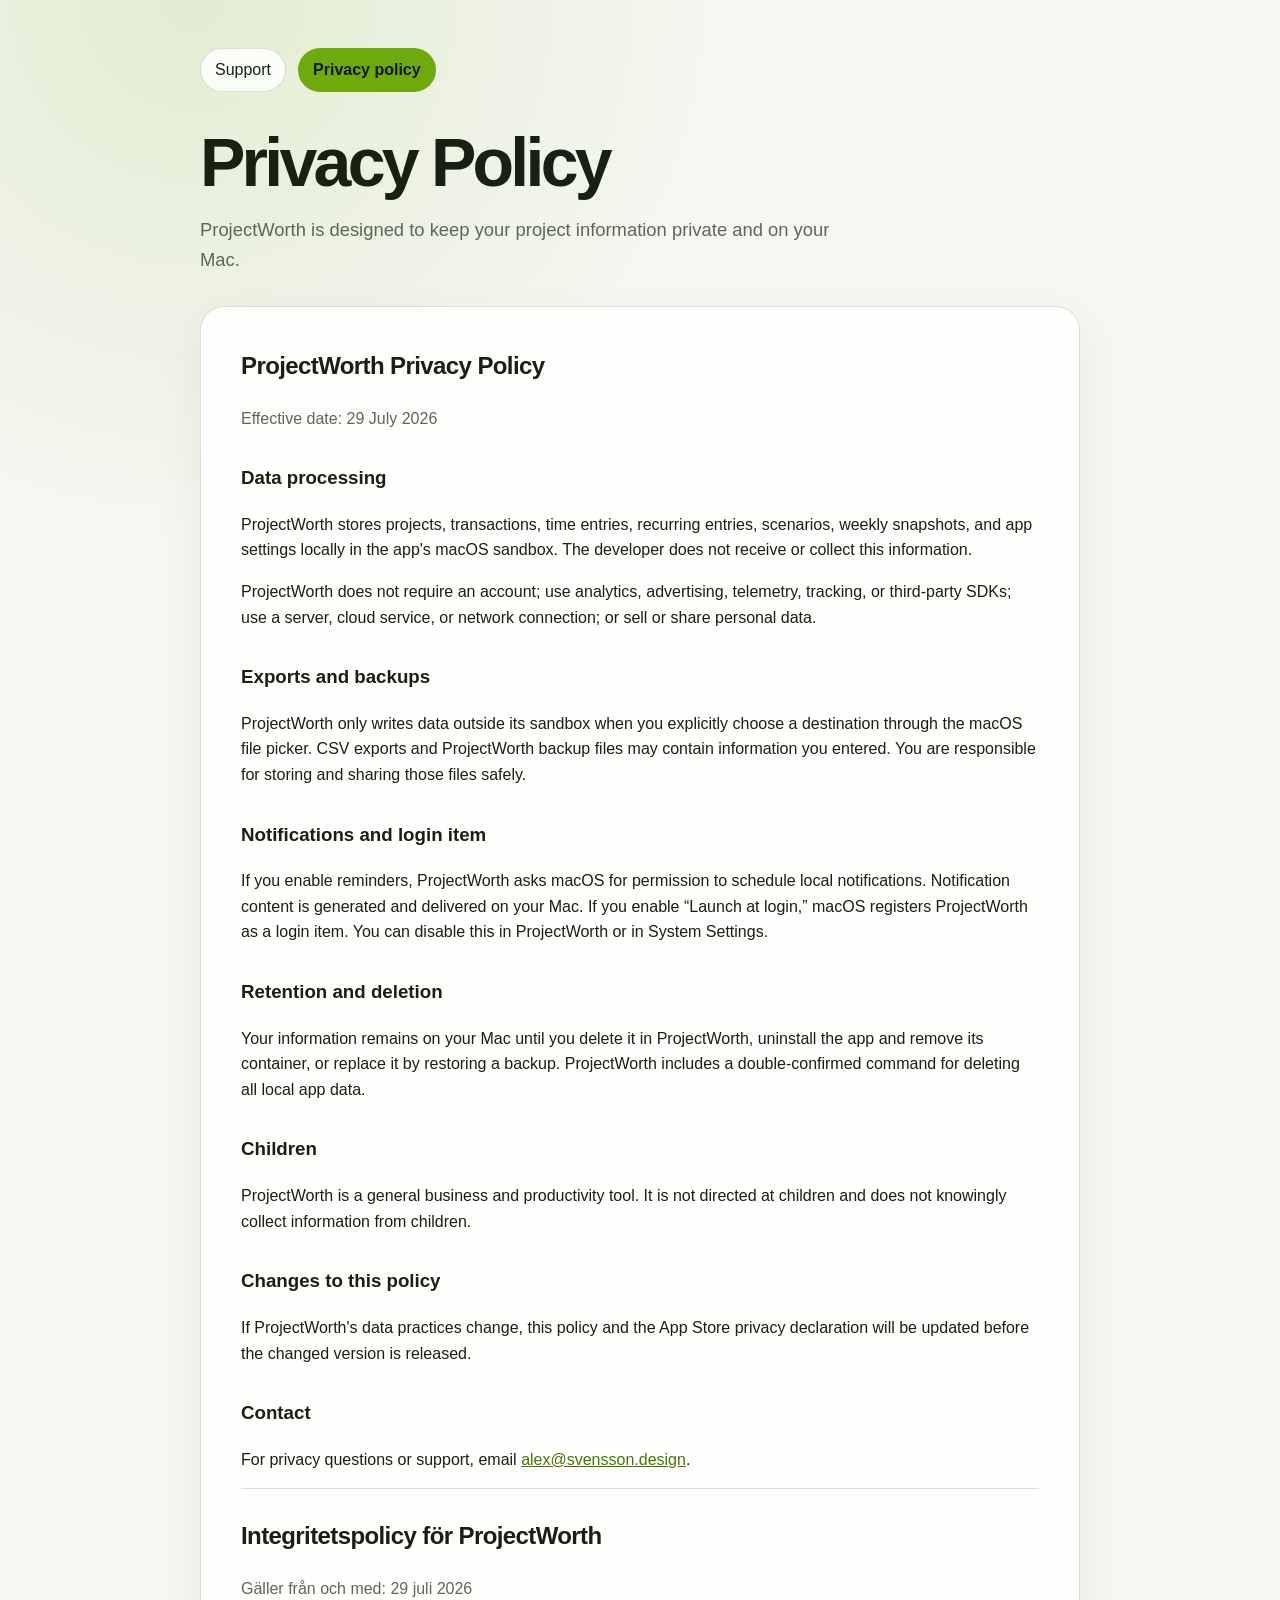
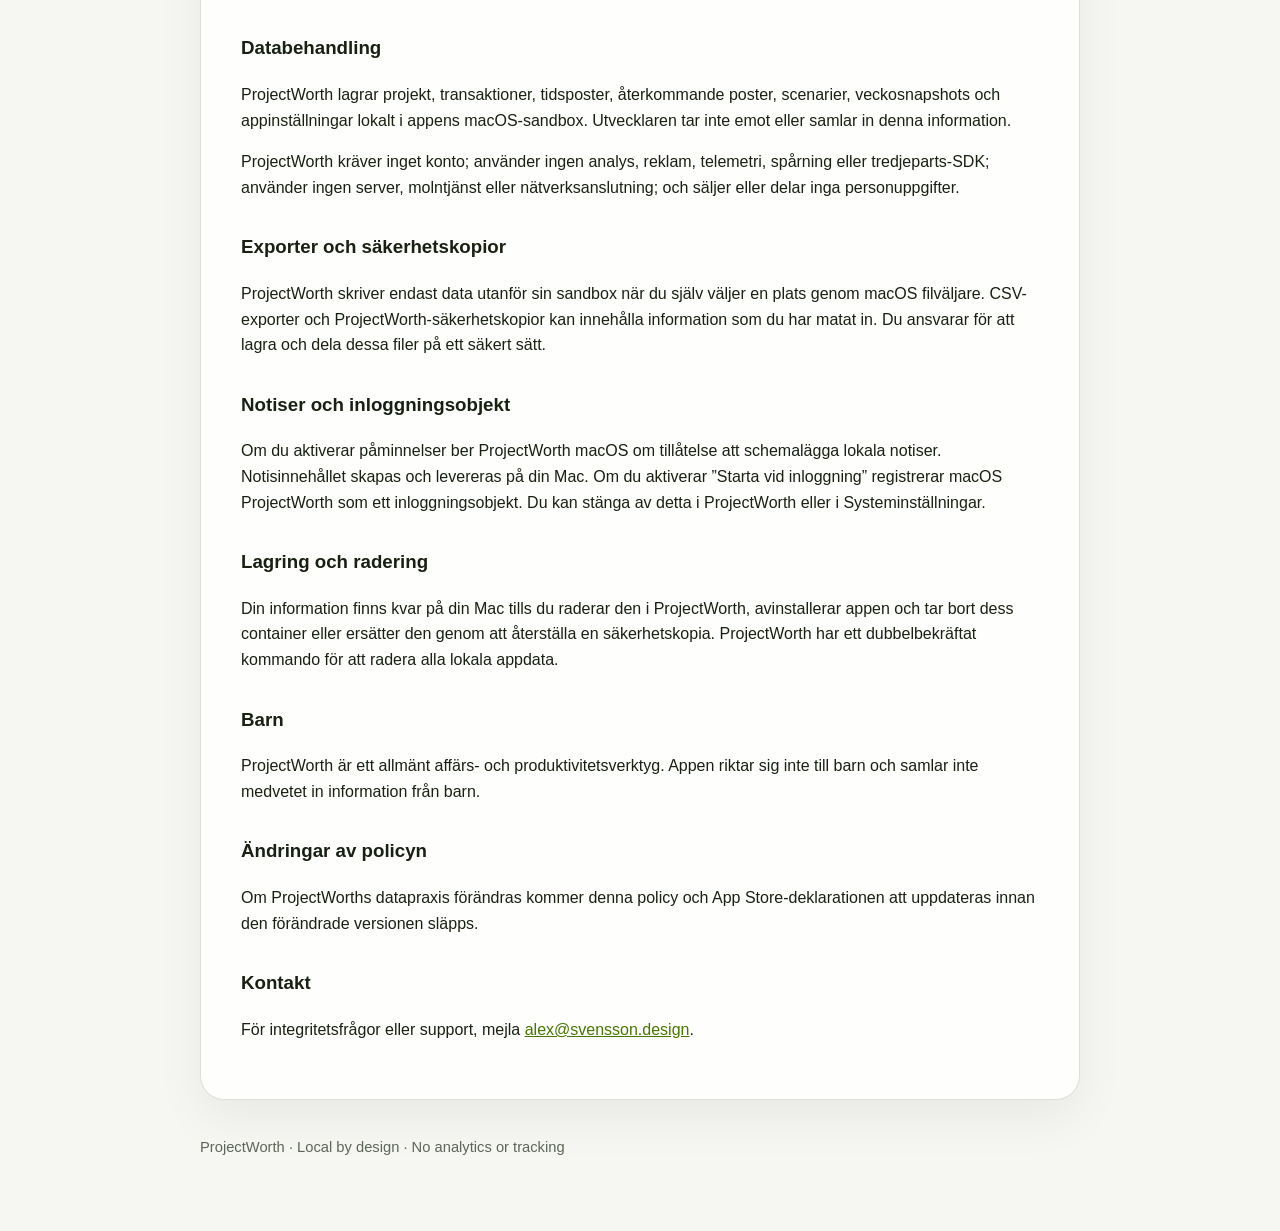
==== privacy.html @ 1679c49b "Publish ProjectWorth support and privacy pages" ====
<!doctype html>
<html lang="en">
<head>
  <meta charset="utf-8">
  <meta name="viewport" content="width=device-width, initial-scale=1">
  <meta name="description" content="Privacy policy for ProjectWorth for macOS.">
  <title>ProjectWorth Privacy Policy</title>
  <link rel="stylesheet" href="styles.css">
</head>
<body>
  <main>
    <nav aria-label="Main navigation">
      <a href="index.html">Support</a>
      <a href="privacy.html" aria-current="page">Privacy policy</a>
    </nav>

    <header>
      <h1>Privacy Policy</h1>
      <p class="lede">ProjectWorth is designed to keep your project information private and on your Mac.</p>
    </header>

    <section class="card">
      <article class="language" lang="en">
        <h2>ProjectWorth Privacy Policy</h2>
        <p class="muted">Effective date: 29 July 2026</p>

        <h3>Data processing</h3>
        <p>ProjectWorth stores projects, transactions, time entries, recurring entries, scenarios, weekly snapshots, and app settings locally in the app's macOS sandbox. The developer does not receive or collect this information.</p>
        <p>ProjectWorth does not require an account; use analytics, advertising, telemetry, tracking, or third-party SDKs; use a server, cloud service, or network connection; or sell or share personal data.</p>

        <h3>Exports and backups</h3>
        <p>ProjectWorth only writes data outside its sandbox when you explicitly choose a destination through the macOS file picker. CSV exports and ProjectWorth backup files may contain information you entered. You are responsible for storing and sharing those files safely.</p>

        <h3>Notifications and login item</h3>
        <p>If you enable reminders, ProjectWorth asks macOS for permission to schedule local notifications. Notification content is generated and delivered on your Mac. If you enable “Launch at login,” macOS registers ProjectWorth as a login item. You can disable this in ProjectWorth or in System Settings.</p>

        <h3>Retention and deletion</h3>
        <p>Your information remains on your Mac until you delete it in ProjectWorth, uninstall the app and remove its container, or replace it by restoring a backup. ProjectWorth includes a double-confirmed command for deleting all local app data.</p>

        <h3>Children</h3>
        <p>ProjectWorth is a general business and productivity tool. It is not directed at children and does not knowingly collect information from children.</p>

        <h3>Changes to this policy</h3>
        <p>If ProjectWorth's data practices change, this policy and the App Store privacy declaration will be updated before the changed version is released.</p>

        <h3>Contact</h3>
        <p>For privacy questions or support, email <a href="mailto:alex@svensson.design">alex@svensson.design</a>.</p>
      </article>

      <article class="language" lang="sv">
        <h2>Integritetspolicy för ProjectWorth</h2>
        <p class="muted">Gäller från och med: 29 juli 2026</p>

        <h3>Databehandling</h3>
        <p>ProjectWorth lagrar projekt, transaktioner, tidsposter, återkommande poster, scenarier, veckosnapshots och appinställningar lokalt i appens macOS-sandbox. Utvecklaren tar inte emot eller samlar in denna information.</p>
        <p>ProjectWorth kräver inget konto; använder ingen analys, reklam, telemetri, spårning eller tredjeparts-SDK; använder ingen server, molntjänst eller nätverksanslutning; och säljer eller delar inga personuppgifter.</p>

        <h3>Exporter och säkerhetskopior</h3>
        <p>ProjectWorth skriver endast data utanför sin sandbox när du själv väljer en plats genom macOS filväljare. CSV-exporter och ProjectWorth-säkerhetskopior kan innehålla information som du har matat in. Du ansvarar för att lagra och dela dessa filer på ett säkert sätt.</p>

        <h3>Notiser och inloggningsobjekt</h3>
        <p>Om du aktiverar påminnelser ber ProjectWorth macOS om tillåtelse att schemalägga lokala notiser. Notisinnehållet skapas och levereras på din Mac. Om du aktiverar ”Starta vid inloggning” registrerar macOS ProjectWorth som ett inloggningsobjekt. Du kan stänga av detta i ProjectWorth eller i Systeminställningar.</p>

        <h3>Lagring och radering</h3>
        <p>Din information finns kvar på din Mac tills du raderar den i ProjectWorth, avinstallerar appen och tar bort dess container eller ersätter den genom att återställa en säkerhetskopia. ProjectWorth har ett dubbelbekräftat kommando för att radera alla lokala appdata.</p>

        <h3>Barn</h3>
        <p>ProjectWorth är ett allmänt affärs- och produktivitetsverktyg. Appen riktar sig inte till barn och samlar inte medvetet in information från barn.</p>

        <h3>Ändringar av policyn</h3>
        <p>Om ProjectWorths datapraxis förändras kommer denna policy och App Store-deklarationen att uppdateras innan den förändrade versionen släpps.</p>

        <h3>Kontakt</h3>
        <p>För integritetsfrågor eller support, mejla <a href="mailto:alex@svensson.design">alex@svensson.design</a>.</p>
      </article>
    </section>

    <footer>ProjectWorth · Local by design · No analytics or tracking</footer>
  </main>
</body>
</html>
---- styles.css ----
:root {
  color-scheme: light dark;
  --background: #f6f7f2;
  --surface: rgba(255, 255, 255, 0.84);
  --text: #182012;
  --muted: #5d6657;
  --border: rgba(24, 32, 18, 0.14);
  --accent: #6eaa0c;
  --accent-strong: #477600;
}

@media (prefers-color-scheme: dark) {
  :root {
    --background: #10130e;
    --surface: rgba(28, 33, 24, 0.9);
    --text: #eff4e9;
    --muted: #b3bcaa;
    --border: rgba(239, 244, 233, 0.14);
    --accent: #a3f01f;
    --accent-strong: #c3ff60;
  }
}

* {
  box-sizing: border-box;
}

body {
  margin: 0;
  background:
    radial-gradient(circle at 15% 0%, color-mix(in srgb, var(--accent) 14%, transparent), transparent 34rem),
    var(--background);
  color: var(--text);
  font-family: -apple-system, BlinkMacSystemFont, "Segoe UI", sans-serif;
  line-height: 1.6;
}

main {
  width: min(880px, calc(100% - 32px));
  margin: 0 auto;
  padding: 48px 0 72px;
}

nav {
  display: flex;
  flex-wrap: wrap;
  gap: 12px;
  margin-bottom: 36px;
}

nav a,
.button {
  display: inline-flex;
  align-items: center;
  border: 1px solid var(--border);
  border-radius: 999px;
  padding: 8px 14px;
  color: var(--text);
  text-decoration: none;
  background: var(--surface);
}

nav a[aria-current="page"],
.button.primary {
  color: #11170d;
  background: var(--accent);
  border-color: transparent;
  font-weight: 650;
}

header {
  margin-bottom: 32px;
}

h1 {
  margin: 0 0 8px;
  font-size: clamp(2.2rem, 6vw, 4.25rem);
  letter-spacing: -0.055em;
  line-height: 1.02;
}

h2 {
  margin-top: 0;
  letter-spacing: -0.025em;
}

h3 {
  margin-top: 2rem;
}

.lede,
.muted {
  color: var(--muted);
}

.lede {
  max-width: 62ch;
  font-size: 1.15rem;
}

.card {
  margin: 20px 0;
  padding: clamp(22px, 5vw, 40px);
  border: 1px solid var(--border);
  border-radius: 24px;
  background: var(--surface);
  box-shadow: 0 18px 50px rgba(0, 0, 0, 0.06);
  backdrop-filter: blur(18px);
}

.language {
  padding-top: 28px;
  border-top: 1px solid var(--border);
}

.language:first-child {
  padding-top: 0;
  border-top: 0;
}

a {
  color: var(--accent-strong);
}

code {
  font-family: ui-monospace, SFMono-Regular, Menlo, monospace;
}

footer {
  margin-top: 36px;
  color: var(--muted);
  font-size: 0.92rem;
}

@media (max-width: 560px) {
  main {
    padding-top: 24px;
  }

  .card {
    border-radius: 18px;
  }
}
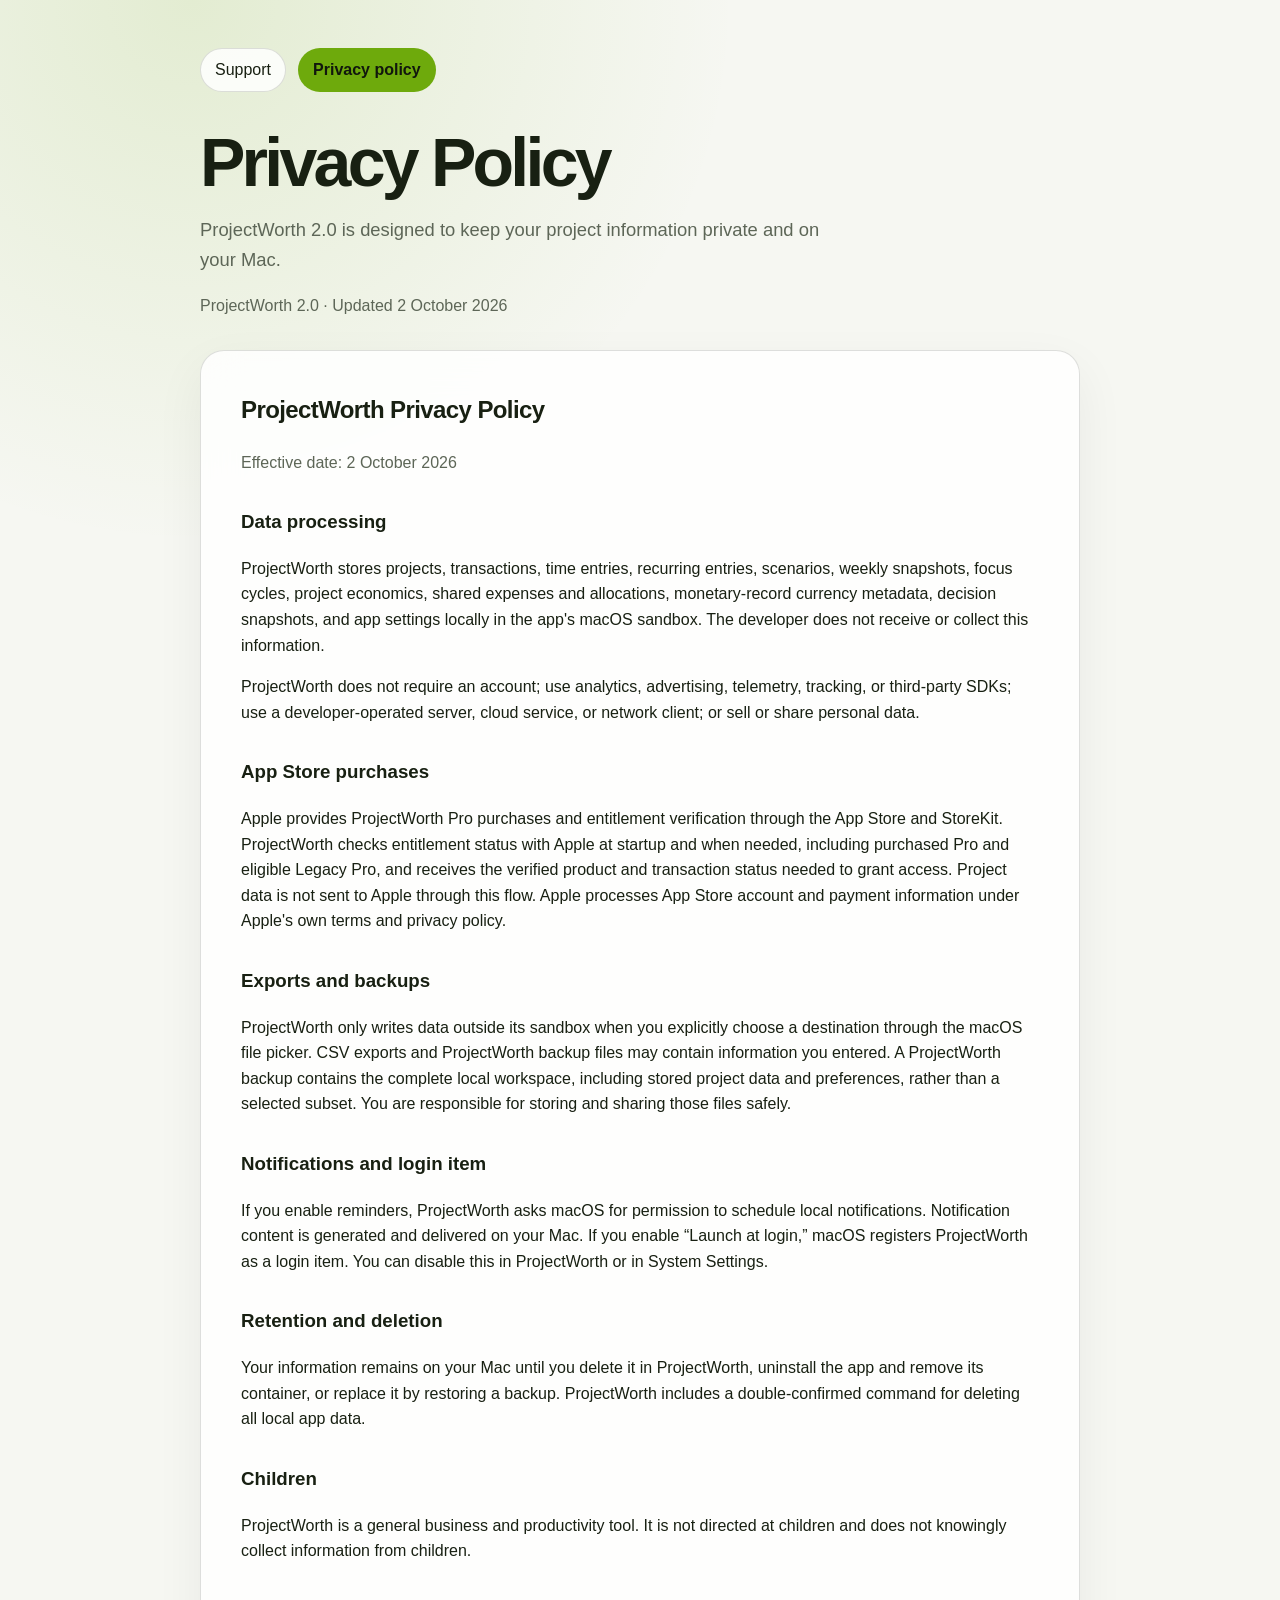
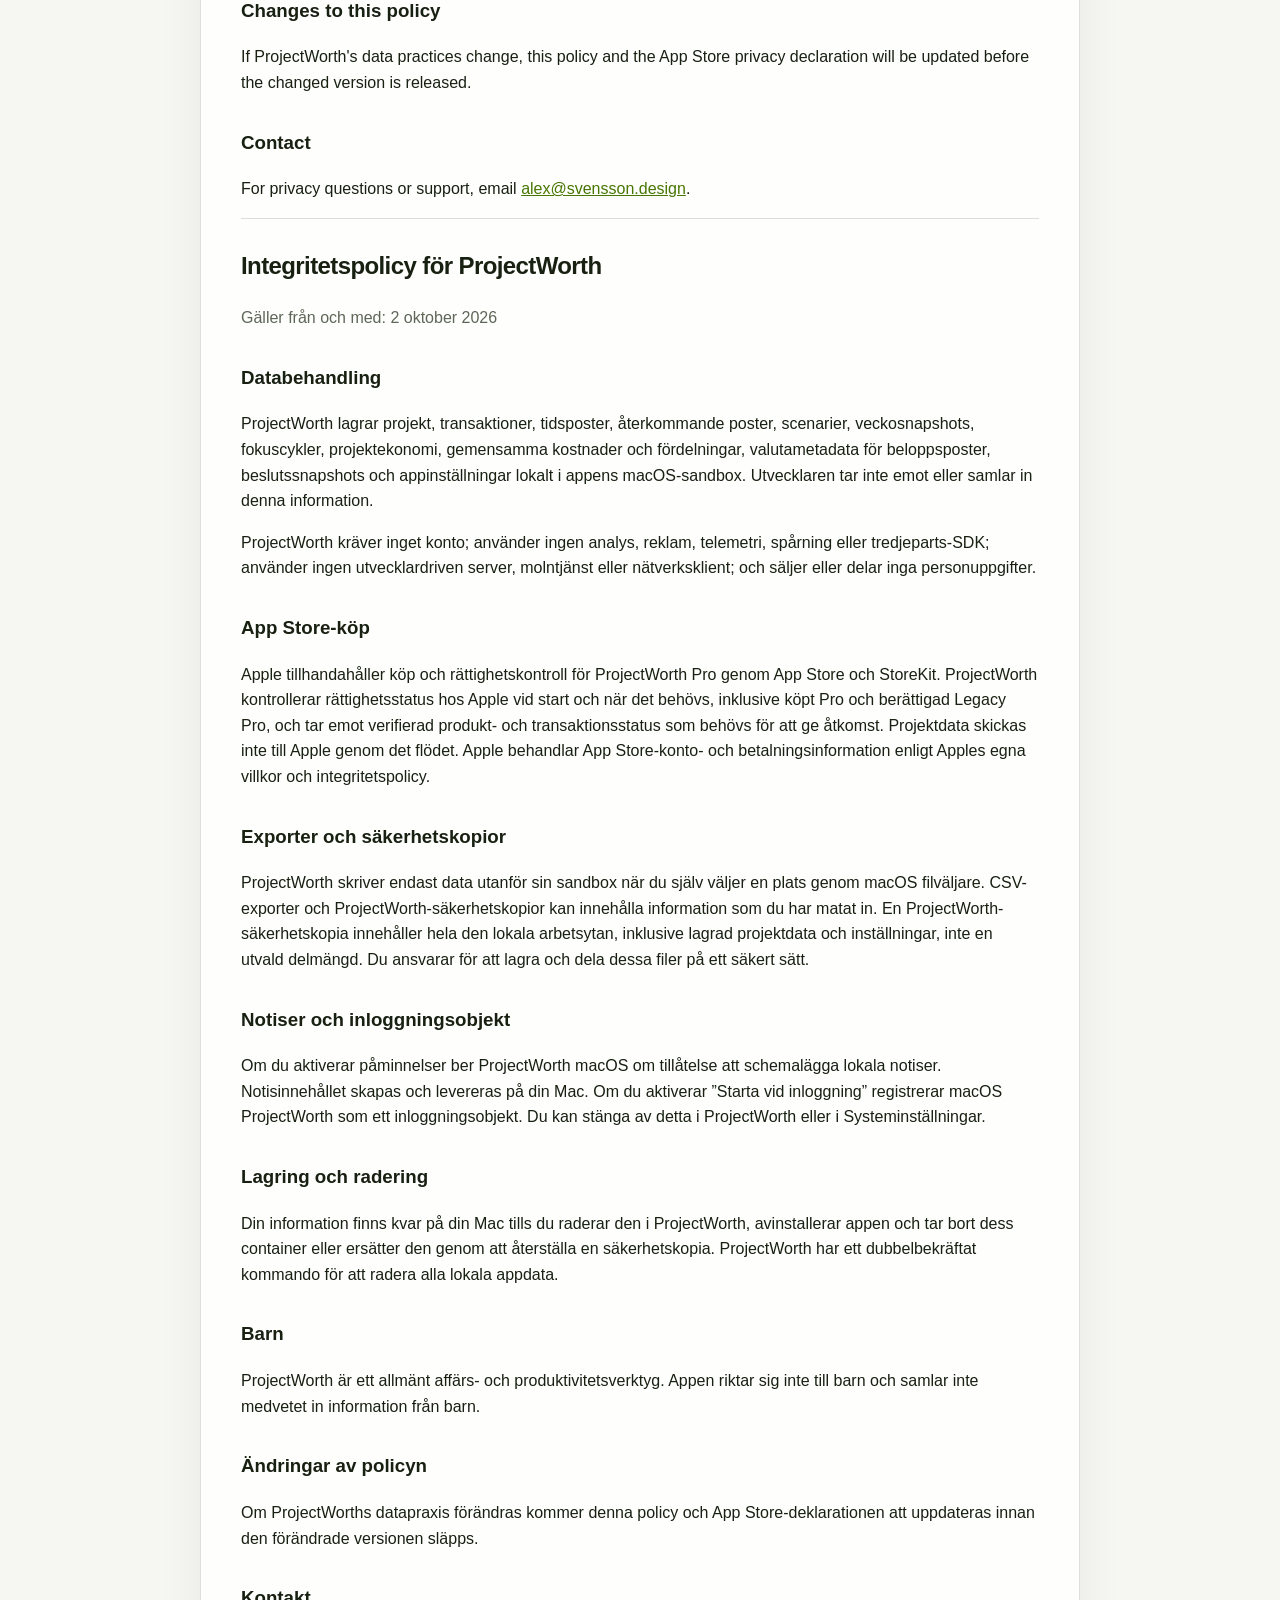
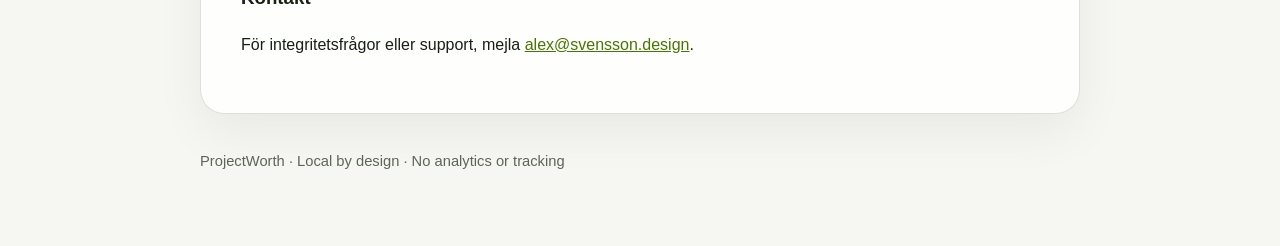
==== commit da05b35f: "Update ProjectWorth 2.0 support and StoreKit privacy information" ====
--- a/privacy.html
+++ b/privacy.html
@@ -3,7 +3,7 @@
 <head>
   <meta charset="utf-8">
   <meta name="viewport" content="width=device-width, initial-scale=1">
-  <meta name="description" content="Privacy policy for ProjectWorth for macOS.">
+  <meta name="description" content="Privacy policy for ProjectWorth 2.0 for macOS.">
   <title>ProjectWorth Privacy Policy</title>
   <link rel="stylesheet" href="styles.css">
 </head>
@@ -16,20 +16,24 @@
 
     <header>
       <h1>Privacy Policy</h1>
-      <p class="lede">ProjectWorth is designed to keep your project information private and on your Mac.</p>
+      <p class="lede">ProjectWorth 2.0 is designed to keep your project information private and on your Mac.</p>
+      <p class="muted">ProjectWorth 2.0 · Updated 2 October 2026</p>
     </header>
 
     <section class="card">
       <article class="language" lang="en">
         <h2>ProjectWorth Privacy Policy</h2>
-        <p class="muted">Effective date: 29 July 2026</p>
+        <p class="muted">Effective date: 2 October 2026</p>
 
         <h3>Data processing</h3>
-        <p>ProjectWorth stores projects, transactions, time entries, recurring entries, scenarios, weekly snapshots, and app settings locally in the app's macOS sandbox. The developer does not receive or collect this information.</p>
-        <p>ProjectWorth does not require an account; use analytics, advertising, telemetry, tracking, or third-party SDKs; use a server, cloud service, or network connection; or sell or share personal data.</p>
+        <p>ProjectWorth stores projects, transactions, time entries, recurring entries, scenarios, weekly snapshots, focus cycles, project economics, shared expenses and allocations, monetary-record currency metadata, decision snapshots, and app settings locally in the app's macOS sandbox. The developer does not receive or collect this information.</p>
+        <p>ProjectWorth does not require an account; use analytics, advertising, telemetry, tracking, or third-party SDKs; use a developer-operated server, cloud service, or network client; or sell or share personal data.</p>
+
+        <h3>App Store purchases</h3>
+        <p>Apple provides ProjectWorth Pro purchases and entitlement verification through the App Store and StoreKit. ProjectWorth checks entitlement status with Apple at startup and when needed, including purchased Pro and eligible Legacy Pro, and receives the verified product and transaction status needed to grant access. Project data is not sent to Apple through this flow. Apple processes App Store account and payment information under Apple's own terms and privacy policy.</p>
 
         <h3>Exports and backups</h3>
-        <p>ProjectWorth only writes data outside its sandbox when you explicitly choose a destination through the macOS file picker. CSV exports and ProjectWorth backup files may contain information you entered. You are responsible for storing and sharing those files safely.</p>
+        <p>ProjectWorth only writes data outside its sandbox when you explicitly choose a destination through the macOS file picker. CSV exports and ProjectWorth backup files may contain information you entered. A ProjectWorth backup contains the complete local workspace, including stored project data and preferences, rather than a selected subset. You are responsible for storing and sharing those files safely.</p>
 
         <h3>Notifications and login item</h3>
         <p>If you enable reminders, ProjectWorth asks macOS for permission to schedule local notifications. Notification content is generated and delivered on your Mac. If you enable “Launch at login,” macOS registers ProjectWorth as a login item. You can disable this in ProjectWorth or in System Settings.</p>
@@ -49,14 +53,17 @@
 
       <article class="language" lang="sv">
         <h2>Integritetspolicy för ProjectWorth</h2>
-        <p class="muted">Gäller från och med: 29 juli 2026</p>
+        <p class="muted">Gäller från och med: 2 oktober 2026</p>
 
         <h3>Databehandling</h3>
-        <p>ProjectWorth lagrar projekt, transaktioner, tidsposter, återkommande poster, scenarier, veckosnapshots och appinställningar lokalt i appens macOS-sandbox. Utvecklaren tar inte emot eller samlar in denna information.</p>
-        <p>ProjectWorth kräver inget konto; använder ingen analys, reklam, telemetri, spårning eller tredjeparts-SDK; använder ingen server, molntjänst eller nätverksanslutning; och säljer eller delar inga personuppgifter.</p>
+        <p>ProjectWorth lagrar projekt, transaktioner, tidsposter, återkommande poster, scenarier, veckosnapshots, fokuscykler, projektekonomi, gemensamma kostnader och fördelningar, valutametadata för beloppsposter, beslutssnapshots och appinställningar lokalt i appens macOS-sandbox. Utvecklaren tar inte emot eller samlar in denna information.</p>
+        <p>ProjectWorth kräver inget konto; använder ingen analys, reklam, telemetri, spårning eller tredjeparts-SDK; använder ingen utvecklardriven server, molntjänst eller nätverksklient; och säljer eller delar inga personuppgifter.</p>
+
+        <h3>App Store-köp</h3>
+        <p>Apple tillhandahåller köp och rättighetskontroll för ProjectWorth Pro genom App Store och StoreKit. ProjectWorth kontrollerar rättighetsstatus hos Apple vid start och när det behövs, inklusive köpt Pro och berättigad Legacy Pro, och tar emot verifierad produkt- och transaktionsstatus som behövs för att ge åtkomst. Projektdata skickas inte till Apple genom det flödet. Apple behandlar App Store-konto- och betalningsinformation enligt Apples egna villkor och integritetspolicy.</p>
 
         <h3>Exporter och säkerhetskopior</h3>
-        <p>ProjectWorth skriver endast data utanför sin sandbox när du själv väljer en plats genom macOS filväljare. CSV-exporter och ProjectWorth-säkerhetskopior kan innehålla information som du har matat in. Du ansvarar för att lagra och dela dessa filer på ett säkert sätt.</p>
+        <p>ProjectWorth skriver endast data utanför sin sandbox när du själv väljer en plats genom macOS filväljare. CSV-exporter och ProjectWorth-säkerhetskopior kan innehålla information som du har matat in. En ProjectWorth-säkerhetskopia innehåller hela den lokala arbetsytan, inklusive lagrad projektdata och inställningar, inte en utvald delmängd. Du ansvarar för att lagra och dela dessa filer på ett säkert sätt.</p>
 
         <h3>Notiser och inloggningsobjekt</h3>
         <p>Om du aktiverar påminnelser ber ProjectWorth macOS om tillåtelse att schemalägga lokala notiser. Notisinnehållet skapas och levereras på din Mac. Om du aktiverar ”Starta vid inloggning” registrerar macOS ProjectWorth som ett inloggningsobjekt. Du kan stänga av detta i ProjectWorth eller i Systeminställningar.</p>
